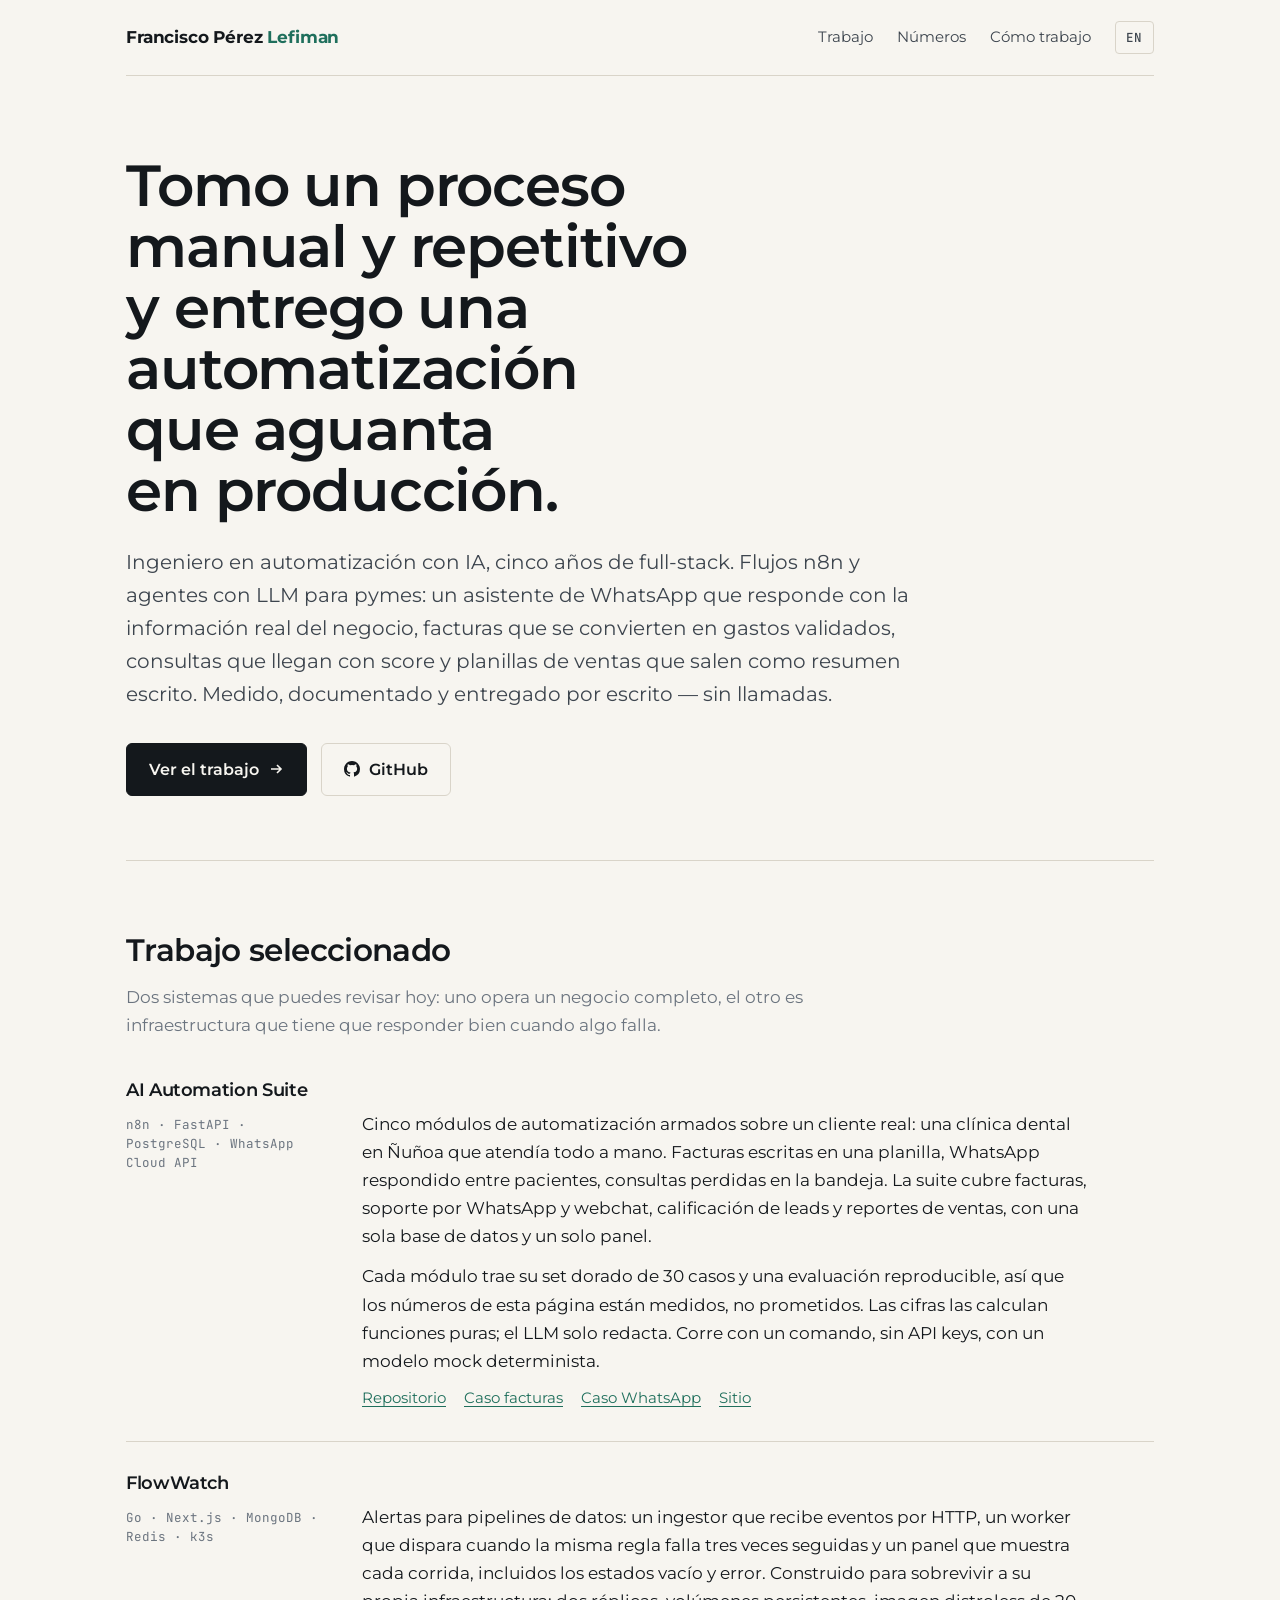
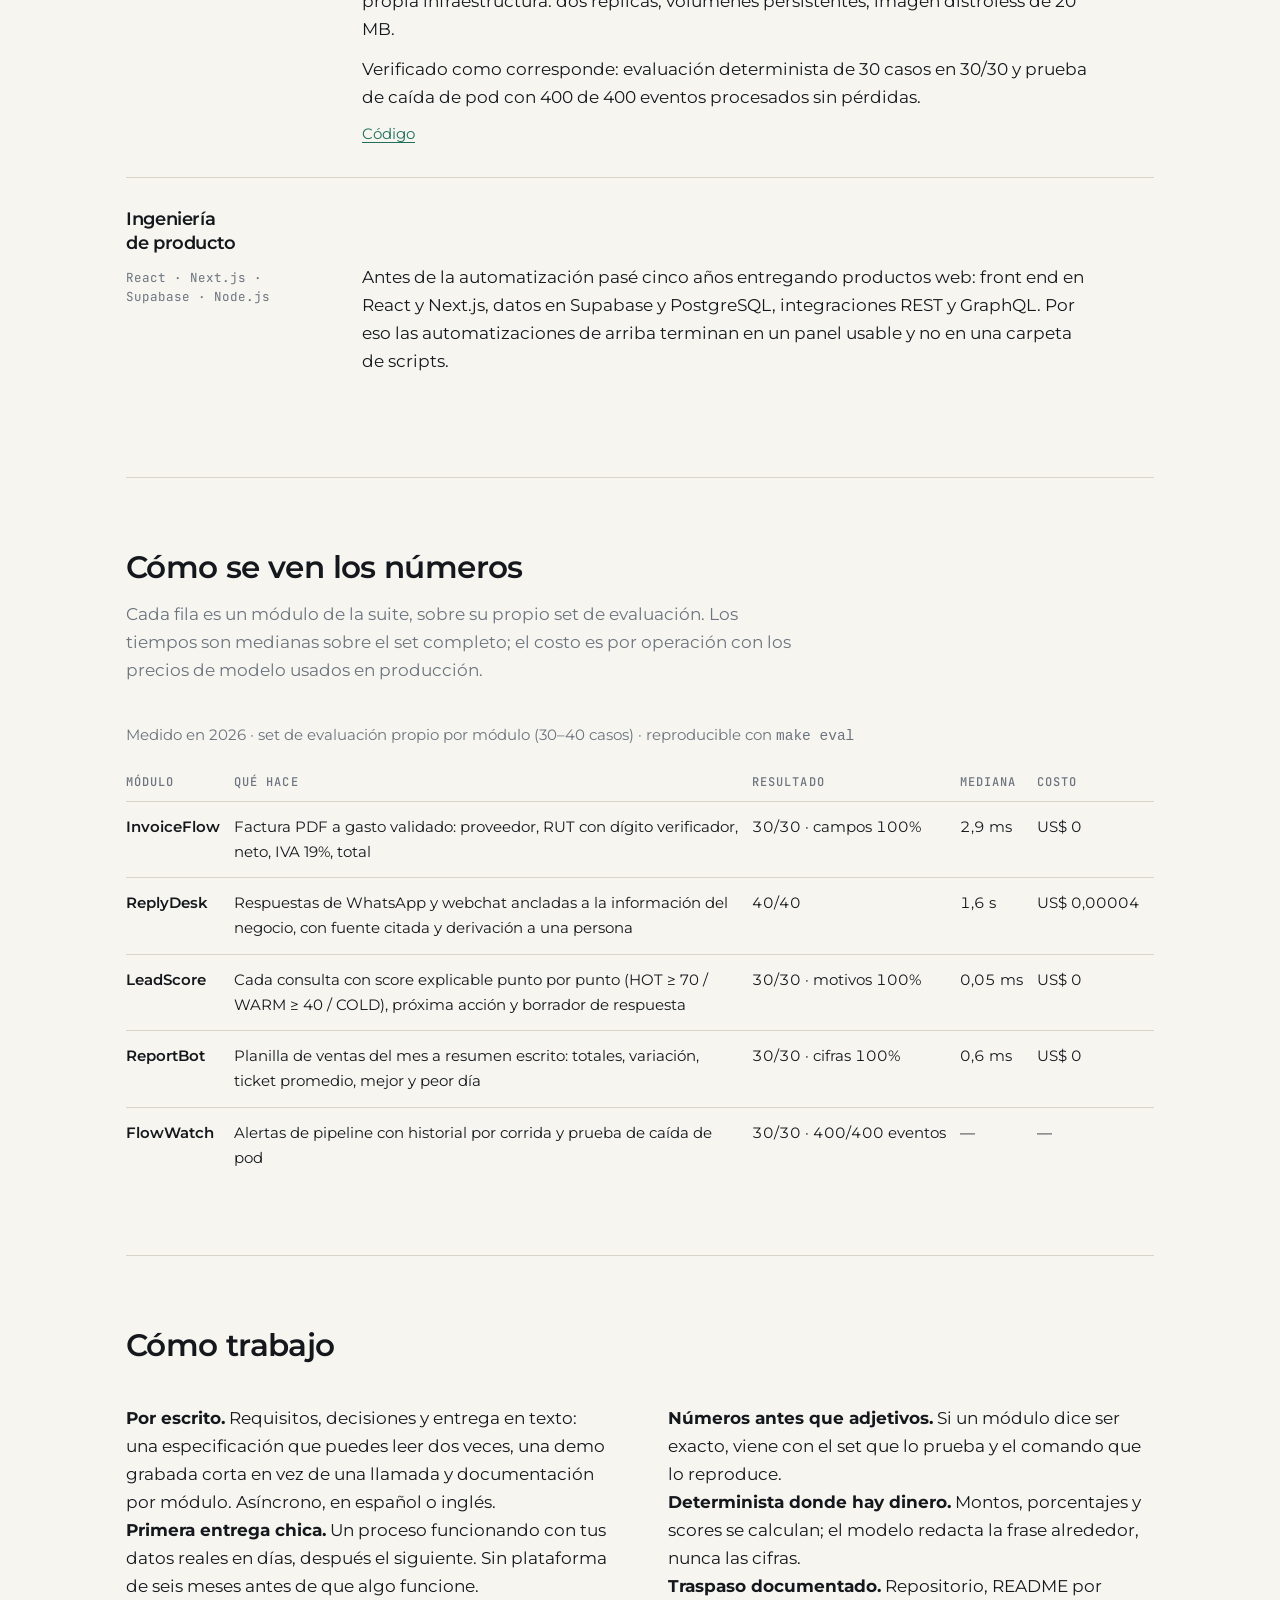
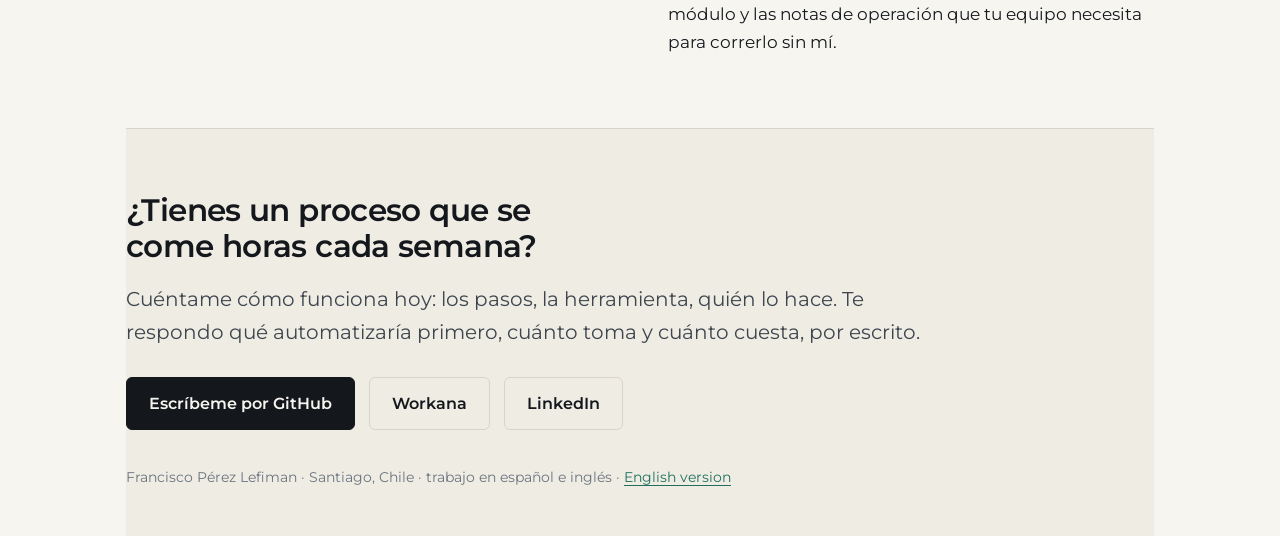
==== es.html @ 738f654b "portfolio: sitio propio en inglés y español (AI Automation Suite, FlowWatch, números medidos) Reempl" ====
<!DOCTYPE html>
<html lang="es">
<head>
<meta charset="utf-8">
<meta name="viewport" content="width=device-width, initial-scale=1">
<title>Francisco Pérez Lefiman — Ingeniero en automatización con IA</title>
<meta name="description" content="Automatización con IA para pymes: flujos n8n y agentes con LLM. Asistentes de WhatsApp, facturas PDF a gastos validados, leads con score y reportes de ventas. Todo medido y entregado por escrito.">
<meta name="theme-color" content="#f7f5f0">
<meta property="og:title" content="Francisco Pérez Lefiman — Automatización con IA">
<meta property="og:description" content="Flujos n8n y agentes con LLM para pymes. Medido, documentado y entregado por escrito.">
<meta property="og:type" content="website">
<link rel="canonical" href="https://fperezdev.github.io/es.html">
<link rel="alternate" hreflang="en" href="https://fperezdev.github.io/">
<link rel="preconnect" href="https://fonts.googleapis.com">
<link rel="preconnect" href="https://fonts.gstatic.com" crossorigin>
<link href="https://fonts.googleapis.com/css2?family=Montserrat:wght@400;500;600;700&family=JetBrains+Mono:wght@400;500&display=swap" rel="stylesheet">
<link rel="stylesheet" href="style.css">
</head>
<body>

<div class="wrap">
  <nav>
    <a class="brand" href="/">Francisco Pérez <span>Lefiman</span></a>
    <ul>
      <li class="hide"><a href="#trabajo">Trabajo</a></li>
      <li class="hide"><a href="#numeros">Números</a></li>
      <li class="hide"><a href="#metodo">Cómo trabajo</a></li>
      <li><a class="lang" href="/" hreflang="en" lang="en">EN</a></li>
    </ul>
  </nav>

  <header class="hero">
    <h1>Tomo un proceso manual y repetitivo y entrego una automatización que aguanta en producción.</h1>
    <p class="lead">Ingeniero en automatización con IA, cinco años de full-stack. Flujos n8n y
    agentes con LLM para pymes: un asistente de WhatsApp que responde con la información real del
    negocio, facturas que se convierten en gastos validados, consultas que llegan con score y
    planillas de ventas que salen como resumen escrito. Medido, documentado y entregado por
    escrito — sin llamadas.</p>
    <div class="cta">
      <a class="btn" href="#trabajo">Ver el trabajo
        <svg viewBox="0 0 16 16" fill="none" stroke="currentColor" stroke-width="1.6" aria-hidden="true"><path d="M3 8h10M9 4l4 4-4 4"/></svg>
      </a>
      <a class="btn ghost" href="https://github.com/fperezdev" rel="noopener">
        <svg viewBox="0 0 16 16" fill="currentColor" aria-hidden="true"><path d="M8 0C3.58 0 0 3.58 0 8a8 8 0 0 0 5.47 7.59c.4.07.55-.17.55-.38v-1.33c-2.23.48-2.7-1.07-2.7-1.07-.36-.93-.89-1.18-.89-1.18-.73-.5.05-.49.05-.49.8.06 1.23.83 1.23.83.72 1.23 1.88.87 2.34.67.07-.52.28-.87.51-1.07-1.78-.2-3.64-.89-3.64-3.95 0-.87.31-1.59.82-2.15-.08-.2-.36-1.02.08-2.12 0 0 .67-.21 2.2.82a7.6 7.6 0 0 1 4 0c1.53-1.03 2.2-.82 2.2-.82.44 1.1.16 1.92.08 2.12.51.56.82 1.28.82 2.15 0 3.07-1.87 3.75-3.65 3.94.29.25.54.73.54 1.48v2.2c0 .21.15.46.55.38A8 8 0 0 0 16 8c0-4.42-3.58-8-8-8Z"/></svg>
        GitHub
      </a>
    </div>
  </header>

  <section id="trabajo">
    <div class="section-head">
      <h2>Trabajo seleccionado</h2>
      <p>Dos sistemas que puedes revisar hoy: uno opera un negocio completo, el otro es
      infraestructura que tiene que responder bien cuando algo falla.</p>
    </div>

    <ol class="work">
      <li>
        <h3>AI Automation Suite</h3>
        <div class="meta">n8n · FastAPI · PostgreSQL · WhatsApp Cloud API</div>
        <div class="body">
          <p>Cinco módulos de automatización armados sobre un cliente real: una clínica dental en
          Ñuñoa que atendía todo a mano. Facturas escritas en una planilla, WhatsApp respondido
          entre pacientes, consultas perdidas en la bandeja. La suite cubre facturas, soporte por
          WhatsApp y webchat, calificación de leads y reportes de ventas, con una sola base de
          datos y un solo panel.</p>
          <p>Cada módulo trae su set dorado de 30 casos y una evaluación reproducible, así que los
          números de esta página están medidos, no prometidos. Las cifras las calculan funciones
          puras; el LLM solo redacta. Corre con un comando, sin API keys, con un modelo mock
          determinista.</p>
          <p class="links">
            <a href="https://github.com/fperezdev/ai-automation-suite" rel="noopener">Repositorio</a>
            <a href="https://ai.fperez.top/case/invoiceflow.html" rel="noopener">Caso facturas</a>
            <a href="https://ai.fperez.top/case/replydesk.html" rel="noopener">Caso WhatsApp</a>
            <a href="https://ai.fperez.top/" rel="noopener">Sitio</a>
          </p>
        </div>
      </li>

      <li>
        <h3>FlowWatch</h3>
        <div class="meta">Go · Next.js · MongoDB · Redis · k3s</div>
        <div class="body">
          <p>Alertas para pipelines de datos: un ingestor que recibe eventos por HTTP, un worker
          que dispara cuando la misma regla falla tres veces seguidas y un panel que muestra cada
          corrida, incluidos los estados vacío y error. Construido para sobrevivir a su propia
          infraestructura: dos réplicas, volúmenes persistentes, imagen distroless de 20 MB.</p>
          <p>Verificado como corresponde: evaluación determinista de 30 casos en 30/30 y prueba de
          caída de pod con 400 de 400 eventos procesados sin pérdidas.</p>
          <p class="links">
            <a href="https://github.com/fperezdev/ai-automation-suite/tree/main/apps/flowwatch" rel="noopener">Código</a>
          </p>
        </div>
      </li>

      <li>
        <h3>Ingeniería de producto</h3>
        <div class="meta">React · Next.js · Supabase · Node.js</div>
        <div class="body">
          <p>Antes de la automatización pasé cinco años entregando productos web: front end en React
          y Next.js, datos en Supabase y PostgreSQL, integraciones REST y GraphQL. Por eso las
          automatizaciones de arriba terminan en un panel usable y no en una carpeta de scripts.</p>
        </div>
      </li>
    </ol>
  </section>

  <section id="numeros">
    <div class="section-head">
      <h2>Cómo se ven los números</h2>
      <p>Cada fila es un módulo de la suite, sobre su propio set de evaluación. Los tiempos son
      medianas sobre el set completo; el costo es por operación con los precios de modelo usados en
      producción.</p>
    </div>
    <div class="tbl-scroll">
      <table>
        <caption>Medido en 2026 · set de evaluación propio por módulo (30–40 casos) · reproducible con <code>make eval</code></caption>
        <thead>
          <tr><th scope="col">Módulo</th><th scope="col">Qué hace</th><th scope="col">Resultado</th><th scope="col">Mediana</th><th scope="col">Costo</th></tr>
        </thead>
        <tbody>
                    <tr><td class="name">InvoiceFlow</td><td data-label="Qué hace">Factura PDF a gasto validado: proveedor, RUT con dígito verificador, neto, IVA 19%, total</td><td class="num" data-label="Resultado">30/30 · campos 100%</td><td class="num" data-label="Mediana">2,9 ms</td><td class="num" data-label="Costo">US$ 0</td></tr>
                    <tr><td class="name">ReplyDesk</td><td data-label="Qué hace">Respuestas de WhatsApp y webchat ancladas a la información del negocio, con fuente citada y derivación a una persona</td><td class="num" data-label="Resultado">40/40</td><td class="num" data-label="Mediana">1,6 s</td><td class="num" data-label="Costo">US$ 0,00004</td></tr>
                    <tr><td class="name">LeadScore</td><td data-label="Qué hace">Cada consulta con score explicable punto por punto (HOT ≥ 70 / WARM ≥ 40 / COLD), próxima acción y borrador de respuesta</td><td class="num" data-label="Resultado">30/30 · motivos 100%</td><td class="num" data-label="Mediana">0,05 ms</td><td class="num" data-label="Costo">US$ 0</td></tr>
                    <tr><td class="name">ReportBot</td><td data-label="Qué hace">Planilla de ventas del mes a resumen escrito: totales, variación, ticket promedio, mejor y peor día</td><td class="num" data-label="Resultado">30/30 · cifras 100%</td><td class="num" data-label="Mediana">0,6 ms</td><td class="num" data-label="Costo">US$ 0</td></tr>
                    <tr><td class="name">FlowWatch</td><td data-label="Qué hace">Alertas de pipeline con historial por corrida y prueba de caída de pod</td><td class="num" data-label="Resultado">30/30 · 400/400 eventos</td><td class="num" data-label="Mediana">—</td><td class="num" data-label="Costo">—</td></tr>
                  </tbody>
      
      </table>
    </div>
  </section>

  <section id="metodo">
    <div class="section-head">
      <h2>Cómo trabajo</h2>
    </div>
    <div class="two">
      <div>
        <p><strong>Por escrito.</strong> Requisitos, decisiones y entrega en texto: una
        especificación que puedes leer dos veces, una demo grabada corta en vez de una llamada y
        documentación por módulo. Asíncrono, en español o inglés.</p>
        <p><strong>Primera entrega chica.</strong> Un proceso funcionando con tus datos reales en
        días, después el siguiente. Sin plataforma de seis meses antes de que algo funcione.</p>
      </div>
      <div>
        <p><strong>Números antes que adjetivos.</strong> Si un módulo dice ser exacto, viene con el
        set que lo prueba y el comando que lo reproduce.</p>
        <p><strong>Determinista donde hay dinero.</strong> Montos, porcentajes y scores se calculan;
        el modelo redacta la frase alrededor, nunca las cifras.</p>
        <p><strong>Traspaso documentado.</strong> Repositorio, README por módulo y las notas de
        operación que tu equipo necesita para correrlo sin mí.</p>
      </div>
    </div>
  </section>

  <footer>
    <div class="wrap" style="padding:0">
      <h2>¿Tienes un proceso que se come horas cada semana?</h2>
      <p class="lead">Cuéntame cómo funciona hoy: los pasos, la herramienta, quién lo hace. Te
      respondo qué automatizaría primero, cuánto toma y cuánto cuesta, por escrito.</p>
      <div class="cta">
        <a class="btn" href="https://github.com/fperezdev" rel="noopener">Escríbeme por GitHub</a>
        <a class="btn ghost" href="https://www.workana.com/freelancer/bb457201c64a7fe99c5cc2c6f555dead" rel="noopener">Workana</a>
        <a class="btn ghost" href="https://www.linkedin.com/in/fperezlefiman/" rel="noopener">LinkedIn</a>
      </div>
      <p class="fine">Francisco Pérez Lefiman · Santiago, Chile · trabajo en español e inglés ·
      <a href="/" hreflang="en" lang="en">English version</a></p>
    </div>
  </footer>

</div>

<script>
(() => {
  const rm = window.matchMedia('(prefers-reduced-motion: reduce)').matches;
  if (rm) return;
  const targets = document.querySelectorAll('.hero h1, .hero .lead, .hero .cta, .section-head, .work > li, tbody tr');
  targets.forEach(el => el.classList.add('rise'));
  const io = new IntersectionObserver((entries) => {
    entries.forEach((e, i) => {
      if (!e.isIntersecting) return;
      setTimeout(() => e.target.classList.add('in'), i * 45);
      io.unobserve(e.target);
    });
  }, { rootMargin: '0px 0px -8% 0px' });
  targets.forEach(el => io.observe(el));
})();
</script>
</body>
</html>
---- style.css ----
/* fperezdev.github.io — same visual world as ai.fperez.top */
:root{
  --paper:#f7f5f0; --paper-2:#efece4; --ink:#14181c; --ink-soft:#3d454e;
  --muted:#6b747f; --line:#d9d4c9; --accent:#1f6f5c; --accent-soft:#e3ede9;
  --sans:"Montserrat",system-ui,-apple-system,"Segoe UI",sans-serif;
  --mono:"JetBrains Mono",ui-monospace,SFMono-Regular,Menlo,monospace;
}
*{box-sizing:border-box}
html{scroll-behavior:smooth}
body{
  margin:0;background:var(--paper);color:var(--ink);
  font:400 17px/1.65 var(--sans);
  -webkit-font-smoothing:antialiased;text-rendering:optimizeLegibility;
}
::selection{background:var(--accent);color:var(--paper)}
:focus-visible{outline:2px solid var(--accent);outline-offset:3px;border-radius:2px}
@supports not (scrollbar-color:auto){
  html{scrollbar-width:thin;scrollbar-color:var(--line) var(--paper)}
}

.wrap{max-width:1080px;margin:0 auto;padding:0 26px}
a{color:var(--accent);text-underline-offset:3px;text-decoration-thickness:1px}
h1,h2,h3{font-weight:600;letter-spacing:-.02em;margin:0;text-wrap:balance}
h1{font-size:clamp(34px,5.4vw,58px);line-height:1.05}
h2{font-size:clamp(23px,3vw,31px);line-height:1.15}
h3{font-size:18px;line-height:1.3}
p{margin:0 0 1em}
.muted{color:var(--muted)}
.lead{font-size:clamp(17px,2vw,20px);color:var(--ink-soft);max-width:62ch}

/* nav */
nav{display:flex;justify-content:space-between;align-items:center;gap:20px;padding:24px 0;border-bottom:1px solid var(--line)}
.brand{font-weight:700;font-size:16.5px;letter-spacing:-.01em;text-decoration:none;color:var(--ink)}
.brand span{color:var(--accent)}
nav ul{display:flex;gap:24px;list-style:none;margin:0;padding:0;font-size:14.5px;align-items:center}
nav a{color:var(--ink-soft);text-decoration:none}
nav a:hover{color:var(--accent)}
.lang{font:500 12.5px/1 var(--mono);letter-spacing:.06em;text-transform:uppercase;border:1px solid var(--line);border-radius:4px;padding:7px 10px}
@media(max-width:760px){nav ul li.hide{display:none}}

/* hero */
header.hero{padding:80px 0 64px;border-bottom:1px solid var(--line)}
.hero h1{max-width:17ch}
.hero .lead{margin:24px 0 32px}
.cta{display:flex;gap:14px;flex-wrap:wrap;align-items:center}
.btn{display:inline-flex;align-items:center;gap:9px;padding:13px 22px;border-radius:6px;
     font-weight:600;font-size:15.5px;text-decoration:none;border:1px solid var(--ink);
     background:var(--ink);color:var(--paper);transition:background .18s,border-color .18s,color .18s,transform .18s}
.btn:hover{background:var(--accent);border-color:var(--accent);color:#fff;transform:translateY(-1px)}
.btn.ghost{background:transparent;color:var(--ink);border-color:var(--line)}
.btn.ghost:hover{background:var(--accent-soft);border-color:var(--accent);color:var(--accent)}
.btn svg{width:16px;height:16px;flex:none}

/* section shell */
section{padding:72px 0;border-bottom:1px solid var(--line)}
.section-head{max-width:62ch;margin-bottom:40px}
.section-head p{color:var(--muted);margin:14px 0 0}

/* work rows */
.work{list-style:none;margin:0;padding:0}
.work > li{padding:30px 0;border-top:1px solid var(--line);display:grid;grid-template-columns:200px 1fr;gap:8px 36px}
.work > li:first-child{border-top:0;padding-top:0}
.work h3{grid-column:1}
.work .body{grid-column:2}
.work .body p{margin:0 0 12px;max-width:66ch}
.work .body p:last-child{margin-bottom:0}
.work .links{font-size:14.5px;display:flex;gap:18px;flex-wrap:wrap}
.meta{font:400 12.5px/1.5 var(--mono);color:var(--muted);grid-column:1;margin-top:6px}
@media(max-width:760px){
  .work > li{grid-template-columns:1fr}
  .work h3,.work .body,.meta{grid-column:1}
  .meta{margin:0 0 4px}
}

/* measured table */
table{width:100%;border-collapse:collapse;font-size:15px}
caption{text-align:left;color:var(--muted);font-size:14.5px;padding-bottom:14px}
th,td{text-align:left;padding:13px 14px 13px 0;border-top:1px solid var(--line);vertical-align:top}
th{font:500 12px/1 var(--mono);letter-spacing:.09em;text-transform:uppercase;color:var(--muted);border-top:0}
td.num{font-variant-numeric:tabular-nums;white-space:nowrap}
td.name{font-weight:600;white-space:nowrap}
.tbl-scroll{overflow-x:auto;margin:0}
@media(max-width:640px){th,td{padding-right:10px}td.name{white-space:normal}}

/* prose block */
.two{display:grid;grid-template-columns:1fr 1fr;gap:20px 56px}
@media(max-width:760px){.two{grid-template-columns:1fr}}
.two p{margin:0}
.stack{font:400 14.5px/1.9 var(--mono);color:var(--ink-soft);margin:0;padding:0;list-style:none}
.stack li{display:inline}
.stack li:after{content:" · ";color:var(--line)}
.stack li:last-child:after{content:""}

/* contact */
footer{background:var(--paper-2);padding:64px 0 48px}
footer h2{max-width:24ch}
footer .lead{margin:18px 0 28px}
footer .fine{font-size:13.5px;color:var(--muted);margin:36px 0 0}

/* one authored moment */
@media(prefers-reduced-motion:no-preference){
  .rise{opacity:0;transform:translateY(14px);transition:opacity .7s cubic-bezier(.16,1,.3,1),transform .7s cubic-bezier(.16,1,.3,1)}
  .rise.in{opacity:1;transform:none}
}

/* table reflow on phones */
@media(max-width:640px){
  .tbl-scroll{overflow:visible}
  table,tbody,tr,td{display:block;width:100%}
  thead{display:none}
  caption{padding-bottom:18px}
  tr{border-top:1px solid var(--line);padding:16px 0}
  tr:first-child{border-top:0;padding-top:0}
  td{border:0;padding:2px 0}
  td.name{font-size:17px;margin-bottom:8px}
  td[data-label]:before{content:attr(data-label) " · ";font:500 11px/1 var(--mono);letter-spacing:.08em;text-transform:uppercase;color:var(--muted)}
  td.num{white-space:normal}
}
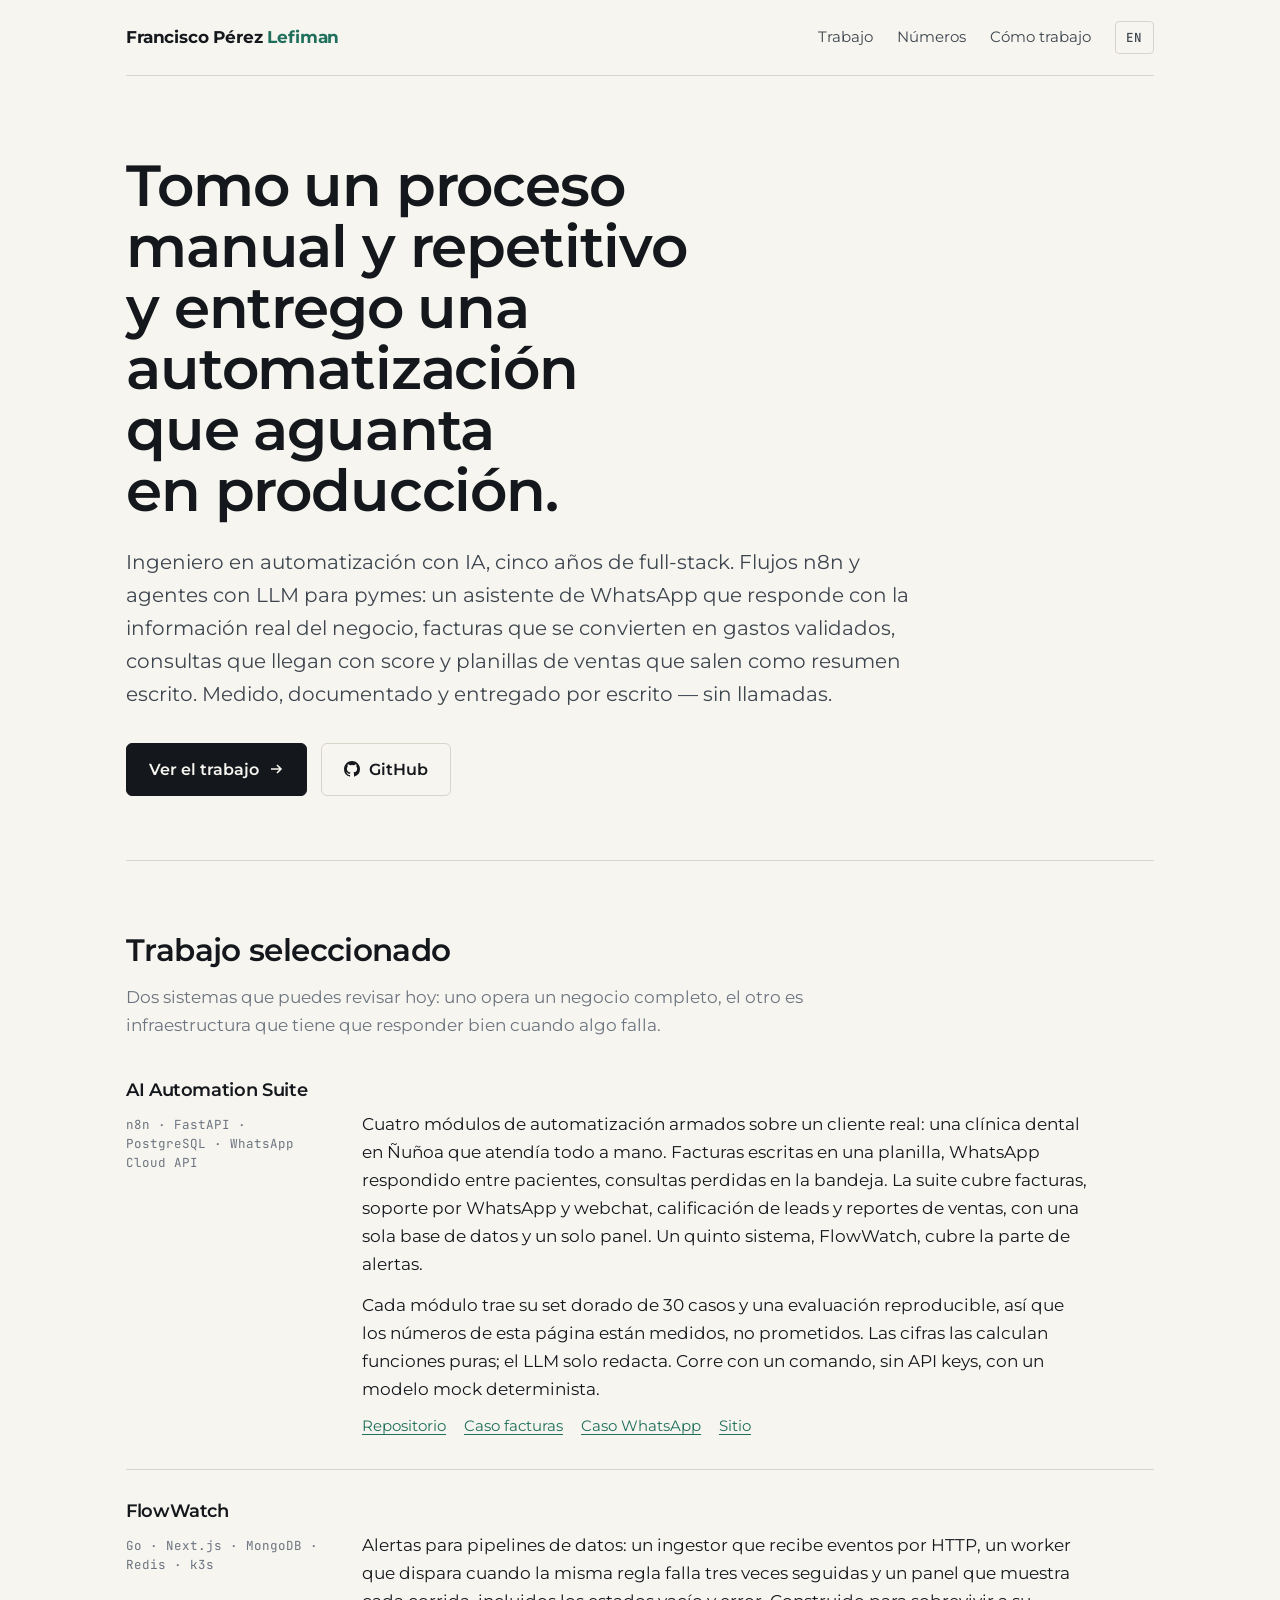
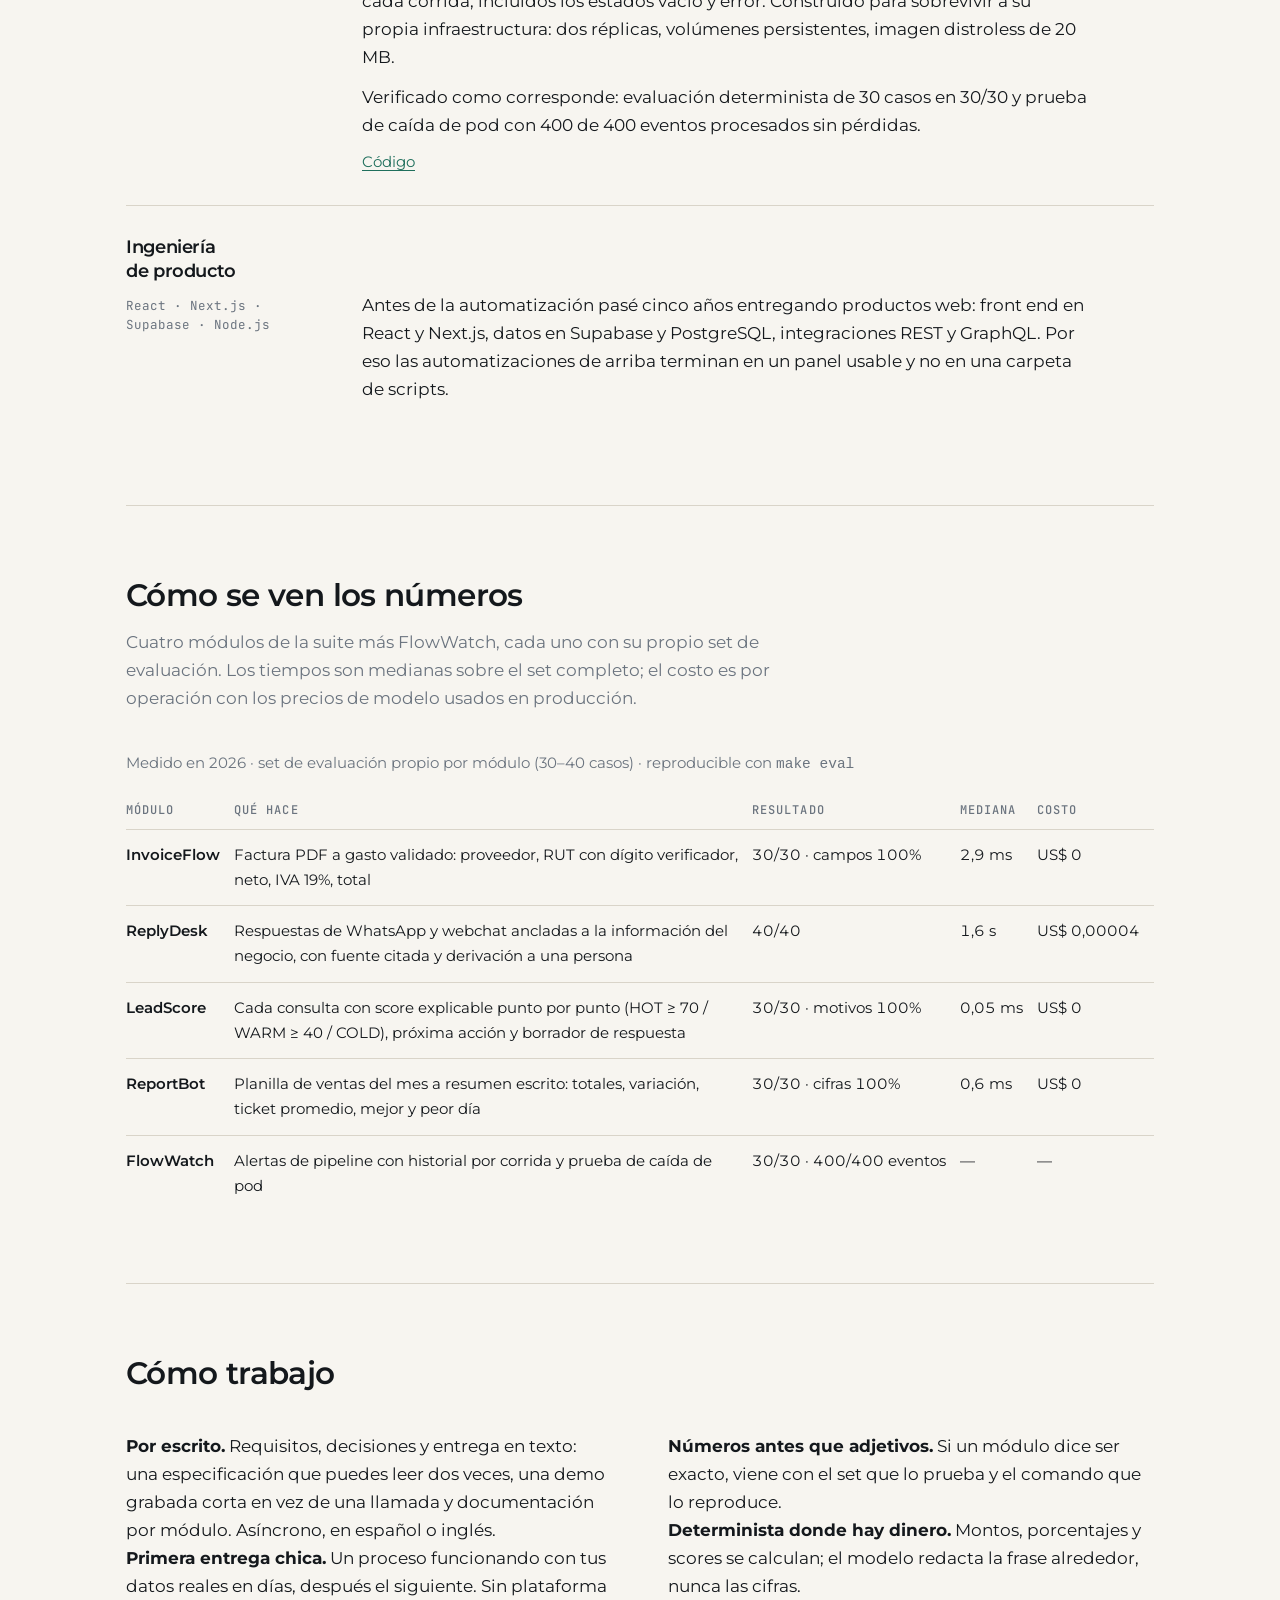
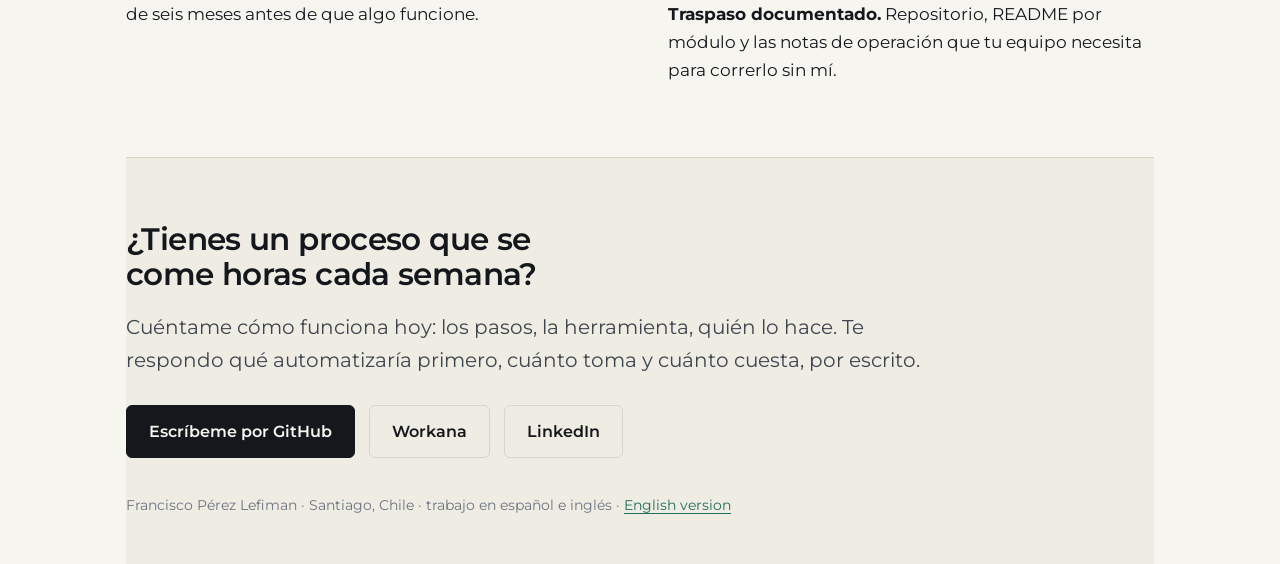
==== commit 04049bae: "portfolio: cuatro módulos de la suite + FlowWatch (consistente con el README del repo)" ====
--- a/es.html
+++ b/es.html
@@ -59,11 +59,11 @@
         <h3>AI Automation Suite</h3>
         <div class="meta">n8n · FastAPI · PostgreSQL · WhatsApp Cloud API</div>
         <div class="body">
-          <p>Cinco módulos de automatización armados sobre un cliente real: una clínica dental en
+          <p>Cuatro módulos de automatización armados sobre un cliente real: una clínica dental en
           Ñuñoa que atendía todo a mano. Facturas escritas en una planilla, WhatsApp respondido
           entre pacientes, consultas perdidas en la bandeja. La suite cubre facturas, soporte por
           WhatsApp y webchat, calificación de leads y reportes de ventas, con una sola base de
-          datos y un solo panel.</p>
+          datos y un solo panel. Un quinto sistema, FlowWatch, cubre la parte de alertas.</p>
           <p>Cada módulo trae su set dorado de 30 casos y una evaluación reproducible, así que los
           números de esta página están medidos, no prometidos. Las cifras las calculan funciones
           puras; el LLM solo redacta. Corre con un comando, sin API keys, con un modelo mock
@@ -108,9 +108,9 @@
   <section id="numeros">
     <div class="section-head">
       <h2>Cómo se ven los números</h2>
-      <p>Cada fila es un módulo de la suite, sobre su propio set de evaluación. Los tiempos son
-      medianas sobre el set completo; el costo es por operación con los precios de modelo usados en
-      producción.</p>
+      <p>Cuatro módulos de la suite más FlowWatch, cada uno con su propio set de evaluación. Los
+      tiempos son medianas sobre el set completo; el costo es por operación con los precios de
+      modelo usados en producción.</p>
     </div>
     <div class="tbl-scroll">
       <table>
